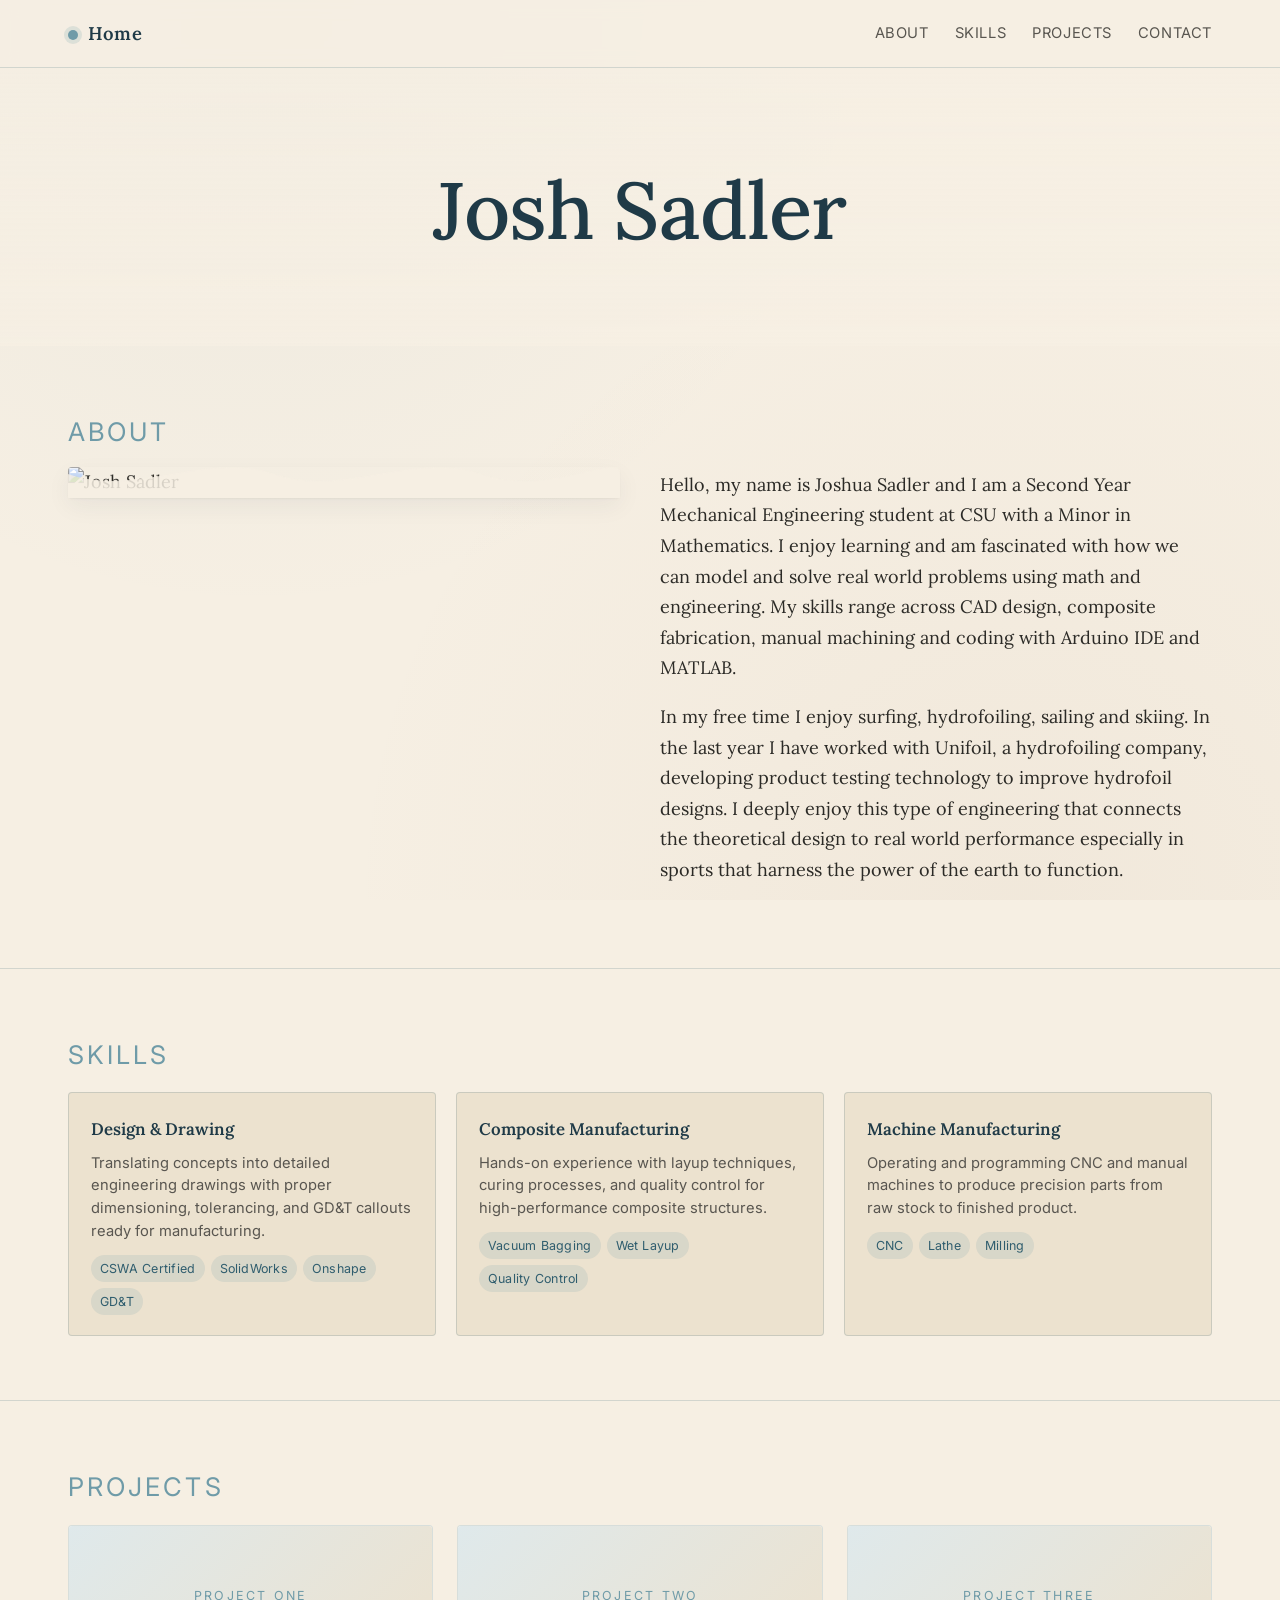
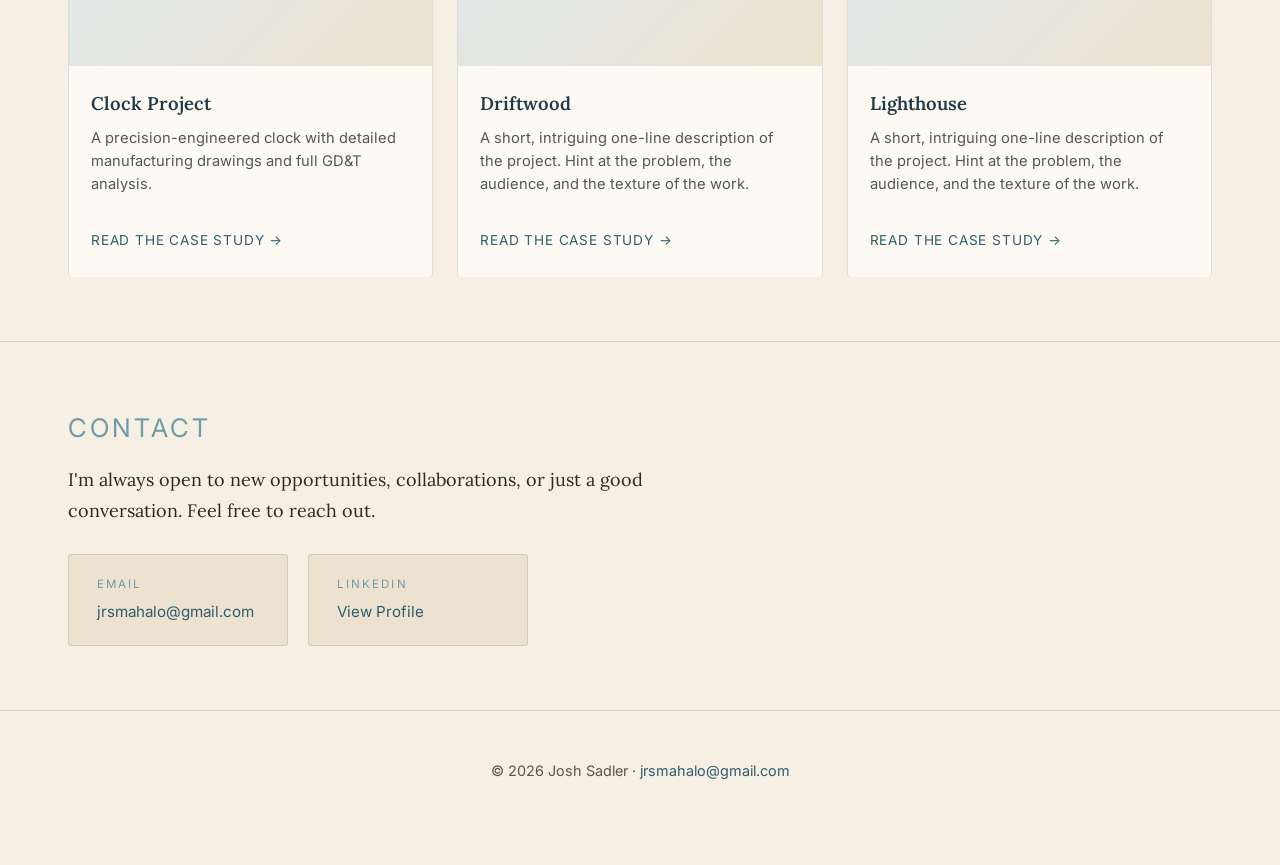
==== index.html @ cdacb941 "added html and css files for website" ====
<!DOCTYPE html>
<html lang="en">
<head>
  <meta charset="UTF-8" />
  <meta name="viewport" content="width=device-width, initial-scale=1.0" />
  <title>Josh Sadler — Portfolio</title>
  <meta name="description" content="Personal portfolio of Josh Sadler — a quiet space for work, words, and the things I care about." />
  <link rel="preconnect" href="https://fonts.googleapis.com">
  <link rel="preconnect" href="https://fonts.gstatic.com" crossorigin>
  <link href="https://fonts.googleapis.com/css2?family=Lora:ital,wght@0,400;0,500;0,600;1,400&family=Inter:wght@400;500;600&display=swap" rel="stylesheet">
  <link rel="stylesheet" href="styles.css" />
</head>
<body>

  <!-- Navigation -->
  <nav class="nav" aria-label="Primary">
    <div class="nav-inner">
      <a href="#top" class="brand"><span class="mark"></span>Home</a>
      <ul>
        <li><a href="#about">About</a></li>
        <li><a href="#skills">Skills</a></li>
        <li class="nav-dropdown">
          <a href="#projects">Projects</a>
          <ul class="dropdown-menu">
            <li><a href="project1.html">Clock Project</a></li>
            <li><a href="project2.html">Driftwood</a></li>
            <li><a href="project3.html">Lighthouse</a></li>
          </ul>
        </li>
        <li><a href="#contact">Contact</a></li>
      </ul>
    </div>
  </nav>

  <!-- Hero -->
  <header id="top" class="hero">
    <div class="hero-bg" aria-hidden="true"></div>
    <div class="container">
      <h1>Josh Sadler</h1>
    </div>
  </header>

  <!-- About -->
  <section id="about" class="about">
    <div class="container">
      <div class="section-label reveal">About</div>
      <div class="about-row">
        <div class="about-photo-wrap reveal-left" data-parallax="0.05">
          <img src="IMG_0021.JPG" alt="Josh Sadler" class="about-photo" />
          <svg class="wave" viewBox="0 0 1200 48" preserveAspectRatio="none" aria-hidden="true">
            <path d="M0,24 C150,48 300,0 450,24 C600,48 750,0 900,24 C1050,48 1200,0 1200,24 L1200,48 L0,48 Z" fill="currentColor" />
          </svg>
        </div>
        <div class="about-text reveal-right">
          <p>
            Hello, my name is Joshua Sadler and I am a Second Year Mechanical Engineering student at CSU with a Minor in Mathematics. I enjoy learning and am fascinated with how we can model and solve real world problems using math and engineering. My skills range across CAD design, composite fabrication, manual machining and coding with Arduino IDE and MATLAB.
          </p>
          <p>
            In my free time I enjoy surfing, hydrofoiling, sailing and skiing. In the last year I have worked with Unifoil, a hydrofoiling company, developing product testing technology to improve hydrofoil designs. I deeply enjoy this type of engineering that connects the theoretical design to real world performance especially in sports that harness the power of the earth to function.
          </p>
        </div>
      </div>
    </div>
  </section>

  <!-- Skills -->
  <section id="skills">
    <div class="container">
      <div class="section-label reveal">Skills</div>
      <div class="skills-grid">
        <article class="skill-card reveal reveal-delay-1">
          <h3>Design & Drawing</h3>
          <p>Translating concepts into detailed engineering drawings with proper dimensioning, tolerancing, and GD&T callouts ready for manufacturing.</p>
          <ul class="skill-tags">
            <li>CSWA Certified</li><li>SolidWorks</li><li>Onshape</li><li>GD&T</li>
          </ul>
        </article>
        <article class="skill-card reveal reveal-delay-2">
          <h3>Composite Manufacturing</h3>
          <p>Hands-on experience with layup techniques, curing processes, and quality control for high-performance composite structures.</p>
          <ul class="skill-tags">
            <li>Vacuum Bagging</li><li>Wet Layup</li><li>Quality Control</li>
          </ul>
        </article>
        <article class="skill-card reveal reveal-delay-3">
          <h3>Machine Manufacturing</h3>
          <p>Operating and programming CNC and manual machines to produce precision parts from raw stock to finished product.</p>
          <ul class="skill-tags">
            <li>CNC</li><li>Lathe</li><li>Milling</li>
          </ul>
        </article>
      </div>
    </div>
  </section>

  <!-- Projects -->
  <section id="projects">
    <div class="container">
      <div class="section-label reveal">Projects</div>
      <div class="projects-grid">

        <a href="project1.html" class="project-card reveal reveal-delay-1" style="border-bottom:none;">
          <div class="thumb">Project One</div>
          <div class="body">
            <h3>Clock Project</h3>
            <p>A precision-engineered clock with detailed manufacturing drawings and full GD&T analysis.</p>
            <span class="more">Read the case study</span>
          </div>
        </a>

        <a href="project2.html" class="project-card reveal reveal-delay-2" style="border-bottom:none;">
          <div class="thumb">Project Two</div>
          <div class="body">
            <h3>Driftwood</h3>
            <p>A short, intriguing one-line description of the project. Hint at the problem, the audience, and the texture of the work.</p>
            <span class="more">Read the case study</span>
          </div>
        </a>

        <a href="project3.html" class="project-card reveal reveal-delay-3" style="border-bottom:none;">
          <div class="thumb">Project Three</div>
          <div class="body">
            <h3>Lighthouse</h3>
            <p>A short, intriguing one-line description of the project. Hint at the problem, the audience, and the texture of the work.</p>
            <span class="more">Read the case study</span>
          </div>
        </a>

      </div>
    </div>
  </section>

  <!-- Contact -->
  <section id="contact">
    <div class="container">
      <div class="section-label reveal">Contact</div>
      <p class="reveal">
        I'm always open to new opportunities, collaborations, or just a good conversation. Feel free to reach out.
      </p>
      <div class="contact-links reveal">
        <a href="mailto:jrsmahalo@gmail.com" class="contact-item">
          <span class="contact-label">Email</span>
          <span class="contact-value">jrsmahalo@gmail.com</span>
        </a>
        <a href="https://www.linkedin.com/in/joshua-sadler-0aab44305/" class="contact-item">
          <span class="contact-label">LinkedIn</span>
          <span class="contact-value">View Profile</span>
        </a>
      </div>
    </div>
  </section>

  <!-- Footer -->
  <footer>
    <div class="container">
      <p>© <span id="year"></span> Josh Sadler &middot; <a href="mailto:jrsmahalo@gmail.com">jrsmahalo@gmail.com</a></p>
    </div>
  </footer>

  <script>
    document.getElementById('year').textContent = new Date().getFullYear();

    // --- Scroll reveal (IntersectionObserver) ---
    const revealEls = document.querySelectorAll('.reveal, .reveal-left, .reveal-right');
    const revealObserver = new IntersectionObserver((entries) => {
      entries.forEach(entry => {
        if (entry.isIntersecting) {
          entry.target.classList.add('visible');
          revealObserver.unobserve(entry.target);
        }
      });
    }, { threshold: 0.15 });
    revealEls.forEach(el => revealObserver.observe(el));

    // --- Parallax on scroll ---
    const heroBg = document.querySelector('.hero-bg');
    const nav = document.querySelector('.nav');
    const parallaxEls = document.querySelectorAll('[data-parallax]');

    function onScroll() {
      const scrollY = window.scrollY;

      // Hero background parallax — moves slower than scroll
      if (heroBg) {
        heroBg.style.transform = `translateY(${scrollY * 0.4}px)`;
      }

      // Nav shadow on scroll
      if (nav) {
        nav.classList.toggle('scrolled', scrollY > 60);
      }

      // Subtle parallax on marked elements
      parallaxEls.forEach(el => {
        const rate = parseFloat(el.dataset.parallax) || 0.05;
        const rect = el.getBoundingClientRect();
        const offset = (rect.top - window.innerHeight / 2) * rate;
        el.style.transform = `translateY(${offset}px)`;
      });
    }

    // Use requestAnimationFrame for smooth performance
    let ticking = false;
    window.addEventListener('scroll', () => {
      if (!ticking) {
        requestAnimationFrame(() => {
          onScroll();
          ticking = false;
        });
        ticking = true;
      }
    }, { passive: true });

    // Run once on load
    onScroll();
  </script>
</body>
</html>
---- styles.css ----
/* =========================================================
   Personal Portfolio — "Book on the Beach" Ocean Theme
   A calm, readable palette inspired by paper, sand, and tide.
   ========================================================= */

:root {
  /* Core palette */
  --sand:        #f6efe3;   /* page background — warm parchment */
  --sand-deep:   #ece2cf;   /* sections, cards */
  --foam:        #dfe9eb;   /* light tide accent */
  --tide:        #6f9ba8;   /* muted ocean blue */
  --deep-sea:    #2f5d6e;   /* primary accent */
  --abyss:       #1f3a47;   /* headings, deep contrast */
  --driftwood:   #a07a55;   /* warm wood accent */
  --ink:         #2b2a26;   /* body text — softer than black */
  --ink-soft:    #595650;   /* secondary text */
  --rule:        rgba(47, 93, 110, 0.18);

  /* Type */
  --serif:  "Lora", "Source Serif Pro", Georgia, "Times New Roman", serif;
  --sans:   "Inter", -apple-system, BlinkMacSystemFont, "Segoe UI", Roboto, sans-serif;

  /* Layout */
  --maxw: 1200px;
  --radius: 4px;
  --shadow: 0 1px 2px rgba(31, 58, 71, 0.06), 0 8px 24px rgba(31, 58, 71, 0.06);
}

/* ---------- Reset-ish ---------- */
*,
*::before,
*::after { box-sizing: border-box; }

html { scroll-behavior: smooth; }

body {
  margin: 0;
  font-family: var(--serif);
  font-size: 18px;
  line-height: 1.7;
  color: var(--ink);
  background: var(--sand);
  /* subtle paper texture via layered gradients */
  background-image:
    radial-gradient(circle at 20% 0%, rgba(111, 155, 168, 0.07), transparent 45%),
    radial-gradient(circle at 80% 100%, rgba(160, 122, 85, 0.06), transparent 50%);
  background-attachment: fixed;
  -webkit-font-smoothing: antialiased;
}

img { max-width: 100%; display: block; }
a { color: var(--deep-sea); text-decoration: none; border-bottom: 1px solid var(--rule); transition: color .2s, border-color .2s; }
a:hover { color: var(--abyss); border-bottom-color: var(--deep-sea); }

/* ---------- Layout ---------- */
.container {
  max-width: var(--maxw);
  margin: 0 auto;
  padding: 0 28px;
}

/* ---------- Navigation ---------- */
.nav {
  position: sticky;
  top: 0;
  z-index: 10;
  backdrop-filter: blur(8px);
  background: rgba(246, 239, 227, 0.85);
  border-bottom: 1px solid var(--rule);
}
.nav-inner {
  display: flex;
  align-items: center;
  justify-content: space-between;
  padding: 18px 28px;
  max-width: var(--maxw);
  margin: 0 auto;
}
.brand {
  font-family: var(--serif);
  font-weight: 600;
  font-size: 1.15rem;
  letter-spacing: 0.01em;
  color: var(--abyss);
  border: none;
}
.brand .mark {
  display: inline-block;
  width: 10px;
  height: 10px;
  margin-right: 10px;
  border-radius: 50%;
  background: var(--tide);
  box-shadow: 0 0 0 4px rgba(111, 155, 168, 0.18);
  vertical-align: middle;
}
.nav ul {
  list-style: none;
  display: flex;
  gap: 26px;
  margin: 0;
  padding: 0;
  font-family: var(--sans);
  font-size: 0.92rem;
}
.nav ul a {
  color: var(--ink-soft);
  border: none;
  letter-spacing: 0.04em;
  text-transform: uppercase;
}
.nav ul a:hover { color: var(--deep-sea); }

/* Nav dropdown */
.nav-dropdown {
  position: relative;
}
.dropdown-menu {
  display: none !important;
  position: absolute;
  top: 100%;
  left: 50%;
  transform: translateX(-50%);
  background: rgba(246, 239, 227, 0.97);
  backdrop-filter: blur(8px);
  border: 1px solid var(--rule);
  border-radius: var(--radius);
  padding: 8px 0;
  margin-top: 12px;
  min-width: 180px;
  box-shadow: 0 4px 16px rgba(31, 58, 71, 0.1);
  flex-direction: column;
  gap: 0;
  z-index: 20;
  list-style: none;
}
.dropdown-menu li {
  width: 100%;
}
.dropdown-menu a {
  display: block;
  padding: 8px 20px;
  font-size: 0.85rem;
  color: var(--ink-soft);
  text-transform: none;
  letter-spacing: 0.01em;
  white-space: nowrap;
}
.dropdown-menu a:hover {
  background: rgba(111, 155, 168, 0.1);
  color: var(--deep-sea);
}
.nav-dropdown:hover > .dropdown-menu {
  display: flex !important;
}

/* ---------- Hero ---------- */
.hero {
  position: relative;
  padding: 96px 0 72px;
  text-align: center;
  overflow: hidden;
}
.hero-bg {
  position: absolute;
  inset: -30% 0 0 0;
  z-index: 0;
  background-image: url('DSC05762.JPG');
  background-size: cover;
  background-position: center 70%;
  background-repeat: no-repeat;
  will-change: transform;
}
.hero-bg::after {
  content: '';
  position: absolute;
  inset: 0;
  background: linear-gradient(
    to bottom,
    rgba(246, 239, 227, 0.82) 0%,
    rgba(246, 239, 227, 0.7) 40%,
    rgba(246, 239, 227, 0.85) 100%
  );
}
.hero .container {
  position: relative;
  z-index: 1;
}
.hero .eyebrow {
  font-family: var(--sans);
  font-size: 0.82rem;
  letter-spacing: 0.22em;
  text-transform: uppercase;
  color: var(--tide);
  margin-bottom: 18px;
}
.hero h1 {
  font-family: var(--serif);
  font-weight: 500;
  font-size: clamp(3rem, 7vw, 5rem);
  line-height: 1.15;
  color: var(--abyss);
  margin: 0 0 18px;
  letter-spacing: -0.01em;
}
.hero h1 em {
  font-style: italic;
  color: var(--deep-sea);
}

/* wave divider aligned to bottom of about photo */
.about-photo-wrap {
  position: relative;
  margin-bottom: 28px;
}
.about-photo-wrap .wave {
  position: absolute;
  bottom: 0;
  left: 0;
  width: 100%;
  height: 48px;
  color: var(--sand);
  opacity: 0.85;
  z-index: 1;
}

/* ---------- Sections ---------- */
section {
  padding: 64px 0;
  border-top: 1px solid var(--rule);
}
section:first-of-type { border-top: none; }

.section-label {
  font-family: var(--sans);
  font-size: 1.6rem;
  letter-spacing: 0.12em;
  text-transform: uppercase;
  color: var(--tide);
  margin-bottom: 16px;
}
h2 {
  font-family: var(--serif);
  font-weight: 500;
  font-size: clamp(1.6rem, 3.2vw, 2.1rem);
  color: var(--abyss);
  margin: 0 0 28px;
  letter-spacing: -0.005em;
}
h3 {
  font-family: var(--serif);
  font-weight: 600;
  color: var(--abyss);
  margin: 0 0 10px;
}
p { margin: 0 0 18px; }

/* ---------- About ---------- */
.about-heading {
  font-family: var(--serif);
  font-size: clamp(2rem, 4.5vw, 2.8rem);
  margin-bottom: 32px;
}
.about-row {
  display: grid;
  grid-template-columns: 1fr 1fr;
  gap: 40px;
  align-items: start;
}
.about-photo {
  width: 100%;
  border-radius: var(--radius);
  box-shadow: var(--shadow);
  display: block;
}
.about-text p { max-width: 65ch; }
@media (max-width: 768px) {
  .about-row {
    grid-template-columns: 1fr;
  }
}
.about p { max-width: 65ch; }
.about .signature {
  font-family: var(--serif);
  font-style: italic;
  color: var(--driftwood);
  margin-top: 24px;
}

/* ---------- Skills ---------- */
.skills-grid {
  display: grid;
  grid-template-columns: repeat(auto-fit, minmax(220px, 1fr));
  gap: 20px;
  margin-top: 8px;
}
.skill-card {
  background: var(--sand-deep);
  border: 1px solid var(--rule);
  border-radius: var(--radius);
  padding: 22px 22px 20px;
}
.skill-card h3 {
  font-size: 1.05rem;
  margin-bottom: 8px;
}
.skill-card p {
  font-family: var(--sans);
  font-size: 0.92rem;
  color: var(--ink-soft);
  line-height: 1.55;
  margin: 0;
}
.skill-tags {
  list-style: none;
  padding: 0;
  margin: 12px 0 0;
  display: flex;
  flex-wrap: wrap;
  gap: 6px;
  font-family: var(--sans);
  font-size: 0.78rem;
}
.skill-tags li {
  background: rgba(111, 155, 168, 0.16);
  color: var(--deep-sea);
  padding: 3px 9px;
  border-radius: 999px;
  letter-spacing: 0.02em;
}

/* ---------- Projects ---------- */
.projects-grid {
  display: grid;
  grid-template-columns: repeat(auto-fit, minmax(260px, 1fr));
  gap: 24px;
  margin-top: 8px;
}
.project-card {
  display: flex;
  flex-direction: column;
  background: #fdfaf3;
  border: 1px solid var(--rule);
  border-radius: var(--radius);
  overflow: hidden;
  transition: transform .25s ease, box-shadow .25s ease;
}
.project-card:hover {
  transform: translateY(-3px);
  box-shadow: var(--shadow);
}
.project-card .thumb {
  height: 140px;
  background:
    linear-gradient(135deg, var(--foam), var(--sand-deep));
  display: flex;
  align-items: center;
  justify-content: center;
  color: var(--tide);
  font-family: var(--sans);
  font-size: 0.78rem;
  letter-spacing: 0.18em;
  text-transform: uppercase;
}
.project-card .body {
  padding: 22px 22px 24px;
  display: flex;
  flex-direction: column;
  flex: 1;
}
.project-card h3 {
  font-size: 1.15rem;
  margin-bottom: 8px;
}
.project-card p {
  font-family: var(--sans);
  font-size: 0.92rem;
  color: var(--ink-soft);
  line-height: 1.55;
  flex: 1;
}
.project-card .more {
  font-family: var(--sans);
  font-size: 0.85rem;
  letter-spacing: 0.06em;
  text-transform: uppercase;
  color: var(--deep-sea);
  border: none;
  margin-top: 16px;
  align-self: flex-start;
}
.project-card .more::after {
  content: " →";
  transition: margin-left .2s;
}
.project-card:hover .more::after { margin-left: 4px; }

/* ---------- Contact ---------- */
#contact p {
  max-width: 55ch;
  margin-bottom: 28px;
}
.contact-links {
  display: flex;
  gap: 20px;
  flex-wrap: wrap;
}
.contact-item {
  display: flex;
  flex-direction: column;
  background: var(--sand-deep);
  border: 1px solid var(--rule);
  border-radius: var(--radius);
  padding: 20px 28px;
  min-width: 220px;
  transition: transform 0.2s ease, box-shadow 0.2s ease;
}
.contact-item:hover {
  transform: translateY(-2px);
  box-shadow: var(--shadow);
}
.contact-label {
  font-family: var(--sans);
  font-size: 0.72rem;
  letter-spacing: 0.18em;
  text-transform: uppercase;
  color: var(--tide);
  margin-bottom: 4px;
}
.contact-value {
  font-family: var(--sans);
  font-size: 0.95rem;
  color: var(--deep-sea);
}

/* ---------- Footer ---------- */
footer {
  padding: 48px 0 64px;
  border-top: 1px solid var(--rule);
  font-family: var(--sans);
  font-size: 0.9rem;
  color: var(--ink-soft);
  text-align: center;
}
footer a { border: none; }

/* ---------- Project detail pages ---------- */
.back-link {
  display: inline-block;
  font-family: var(--sans);
  font-size: 0.85rem;
  letter-spacing: 0.06em;
  text-transform: uppercase;
  color: var(--tide);
  border: none;
  margin: 36px 0 12px;
}
.back-link::before { content: "← "; }
.project-hero {
  padding: 24px 0 48px;
}
.project-hero .eyebrow {
  font-family: var(--sans);
  font-size: 0.78rem;
  letter-spacing: 0.22em;
  text-transform: uppercase;
  color: var(--tide);
  margin-bottom: 14px;
}
.project-hero h1 {
  font-family: var(--serif);
  font-weight: 500;
  font-size: clamp(2rem, 4.6vw, 2.9rem);
  color: var(--abyss);
  margin: 0 0 14px;
  line-height: 1.2;
}
.project-hero .summary {
  color: var(--ink-soft);
  max-width: 60ch;
  font-size: 1.1rem;
}
.meta {
  display: grid;
  grid-template-columns: repeat(auto-fit, minmax(180px, 1fr));
  gap: 16px 28px;
  padding: 22px 0;
  border-top: 1px solid var(--rule);
  border-bottom: 1px solid var(--rule);
  margin: 24px 0 36px;
  font-family: var(--sans);
  font-size: 0.92rem;
}
.meta dt {
  font-size: 0.72rem;
  letter-spacing: 0.18em;
  text-transform: uppercase;
  color: var(--tide);
  margin-bottom: 4px;
}
.meta dd {
  margin: 0;
  color: var(--ink);
}
.project-body h2 {
  margin-top: 36px;
  font-size: 1.35rem;
}
.project-body p,
.project-body li { max-width: 65ch; }
.project-body ul { padding-left: 1.1rem; }
.project-body li { margin-bottom: 6px; }

/* ---------- Scroll animations ---------- */

/* Elements start hidden and slide up */
.reveal {
  opacity: 0;
  transform: translateY(40px);
  transition: opacity 0.8s ease, transform 0.8s ease;
}
.reveal.visible {
  opacity: 1;
  transform: translateY(0);
}

/* Staggered delays for cards */
.reveal-delay-1 { transition-delay: 0.1s; }
.reveal-delay-2 { transition-delay: 0.2s; }
.reveal-delay-3 { transition-delay: 0.3s; }
.reveal-delay-4 { transition-delay: 0.4s; }

/* Fade in from left for about photo */
.reveal-left {
  opacity: 0;
  transform: translateX(-50px);
  transition: opacity 0.9s ease, transform 0.9s ease;
}
.reveal-left.visible {
  opacity: 1;
  transform: translateX(0);
}

/* Fade in from right for about text */
.reveal-right {
  opacity: 0;
  transform: translateX(50px);
  transition: opacity 0.9s ease, transform 0.9s ease;
}
.reveal-right.visible {
  opacity: 1;
  transform: translateX(0);
}

/* Hero title fade-in on load */
.hero h1 {
  animation: heroFade 1.2s ease both;
}
@keyframes heroFade {
  from {
    opacity: 0;
    transform: translateY(30px);
  }
  to {
    opacity: 1;
    transform: translateY(0);
  }
}

/* Parallax on about photo */
.about-photo-wrap {
  will-change: transform;
}

/* Nav shrink on scroll */
.nav {
  transition: background 0.3s ease, box-shadow 0.3s ease;
}
.nav.scrolled {
  background: rgba(246, 239, 227, 0.95);
  box-shadow: 0 2px 12px rgba(31, 58, 71, 0.08);
}

/* Disable animations for users who prefer reduced motion */
@media (prefers-reduced-motion: reduce) {
  .reveal, .reveal-left, .reveal-right {
    opacity: 1;
    transform: none;
    transition: none;
  }
  .hero h1 { animation: none; }
  .hero-bg { inset: 0; }
}

/* ---------- Project page header ---------- */
.project-header {
  padding: 48px 0 12px;
}
.project-header h1 {
  font-family: var(--serif);
  font-weight: 500;
  font-size: clamp(2.2rem, 5vw, 3.2rem);
  color: var(--abyss);
  margin: 0;
  line-height: 1.2;
}

/* ---------- Project intro row ---------- */
.project-intro-row {
  display: grid;
  grid-template-columns: 1fr 1fr;
  gap: 40px;
  align-items: start;
  margin: 32px 0 48px;
}
.project-intro-text p {
  max-width: 55ch;
  line-height: 1.75;
}
.project-intro-text p:first-child {
  font-size: 1.1rem;
}
.project-image-placeholder {
  width: 100%;
  background: #111;
  border-radius: var(--radius);
  display: flex;
  align-items: center;
  justify-content: center;
  color: rgba(255, 255, 255, 0.25);
  font-family: var(--sans);
  font-size: 0.85rem;
  letter-spacing: 0.18em;
  text-transform: uppercase;
}
.project-image-placeholder.landscape {
  aspect-ratio: 16 / 10;
}
@media (max-width: 768px) {
  .project-intro-row {
    grid-template-columns: 1fr;
  }
}

/* ---------- Drawings stacked ---------- */
.drawings-stack {
  margin: 24px 0 48px;
  display: flex;
  flex-direction: column;
  gap: 40px;
}
.drawing-slot {
  display: flex;
  flex-direction: column;
}
.drawing-title {
  font-family: var(--serif);
  font-size: 1.2rem;
  color: var(--deep-sea);
  margin-bottom: 12px;
}
.drawing-placeholder-full {
  width: 100%;
  aspect-ratio: 11 / 8.5;
  background: var(--sand-deep);
  border: 1px dashed var(--rule);
  border-radius: var(--radius);
  display: flex;
  align-items: center;
  justify-content: center;
  color: var(--ink-soft);
  font-family: var(--sans);
  font-size: 0.85rem;
  letter-spacing: 0.1em;
  text-transform: uppercase;
}

/* ---------- GD&T sections ---------- */
.gdt-part-heading {
  font-family: var(--serif);
  font-size: 1.4rem;
  color: var(--abyss);
  margin-top: 40px;
  margin-bottom: 16px;
  padding-bottom: 8px;
  border-bottom: 2px solid var(--tide);
  display: inline-block;
}
.gdt-section {
  background: var(--sand-deep);
  border: 1px solid var(--rule);
  border-radius: var(--radius);
  padding: 28px 28px 24px;
  margin-bottom: 20px;
}
.gdt-section h3 {
  font-size: 1.1rem;
  margin-bottom: 12px;
  color: var(--deep-sea);
}
.gdt-section p {
  font-family: var(--sans);
  font-size: 0.95rem;
  color: var(--ink-soft);
  line-height: 1.65;
  margin: 0;
}

/* ---------- Responsive niceties ---------- */
@media (max-width: 600px) {
  body { font-size: 17px; }
  .nav-inner { padding: 14px 20px; }
  .nav ul { gap: 16px; font-size: 0.82rem; }
  .container { padding: 0 20px; }
  .hero { padding: 64px 0 48px; }
  section { padding: 48px 0; }
}
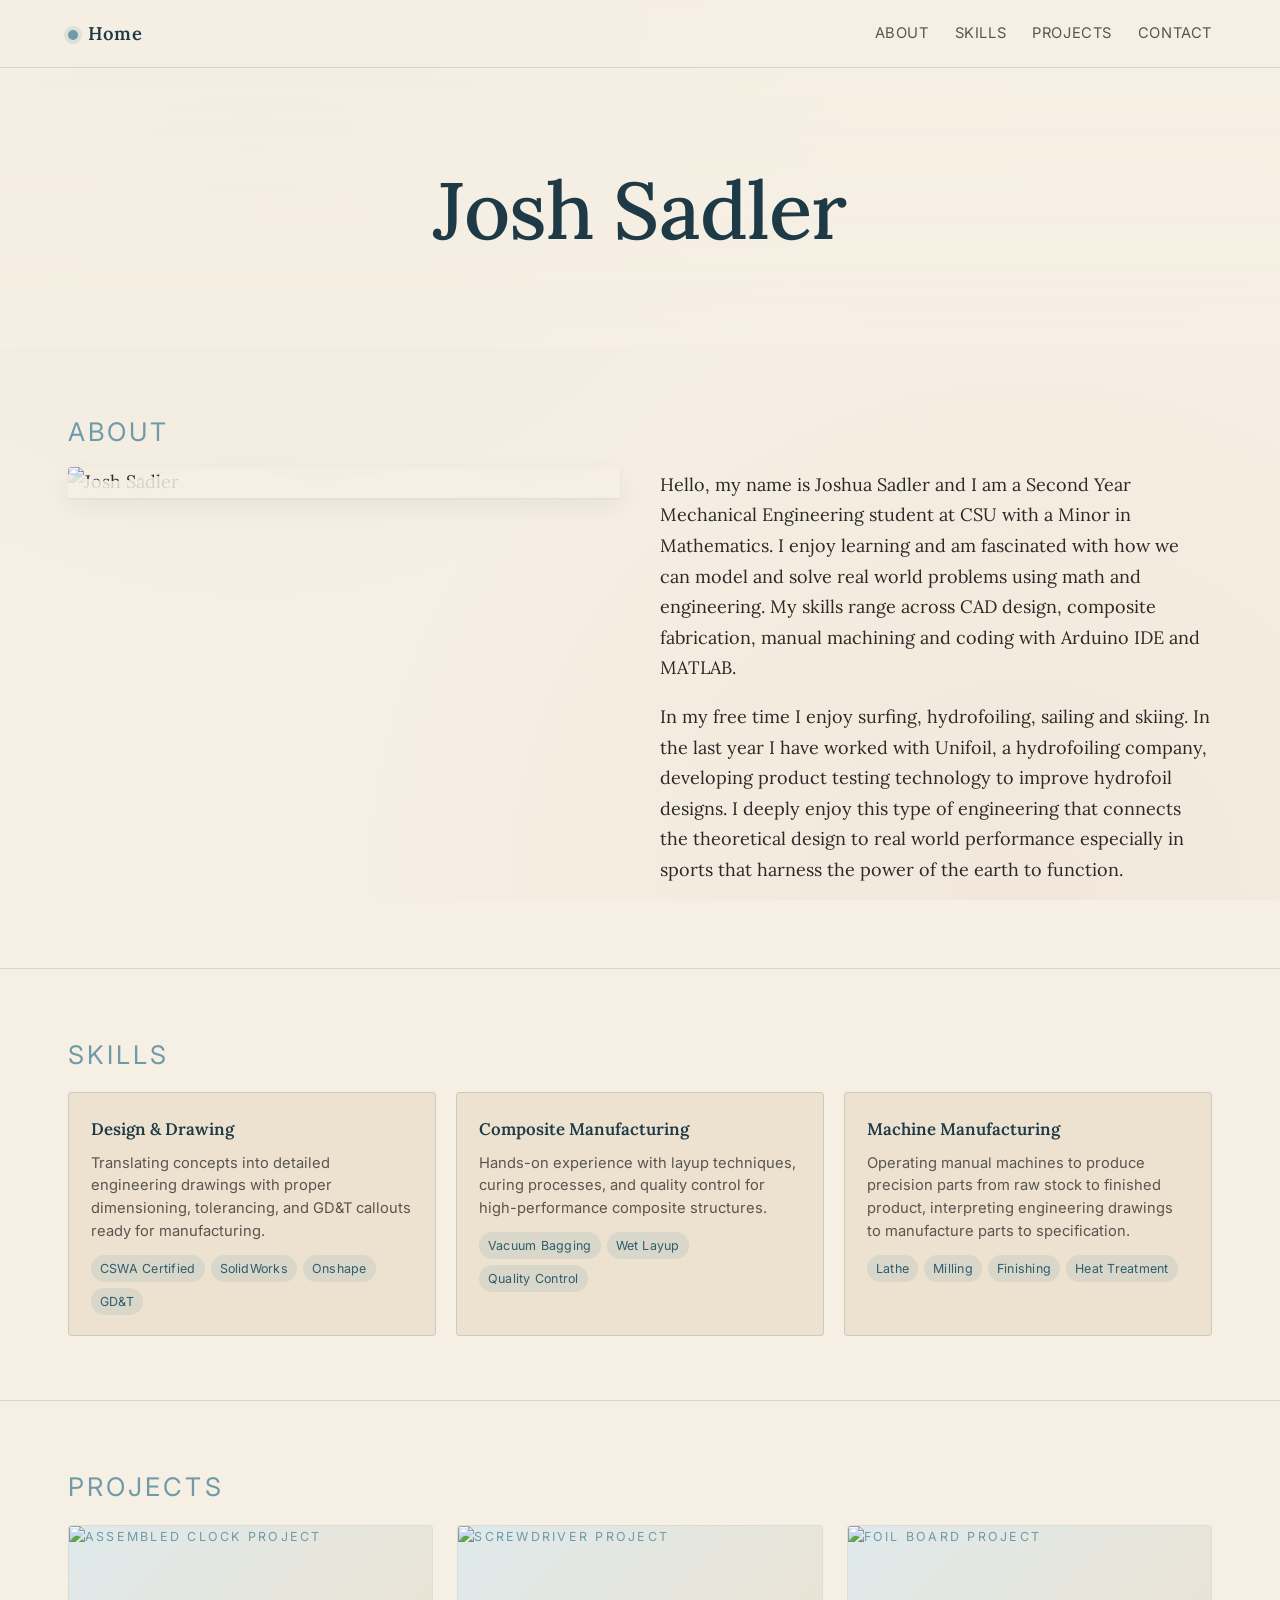
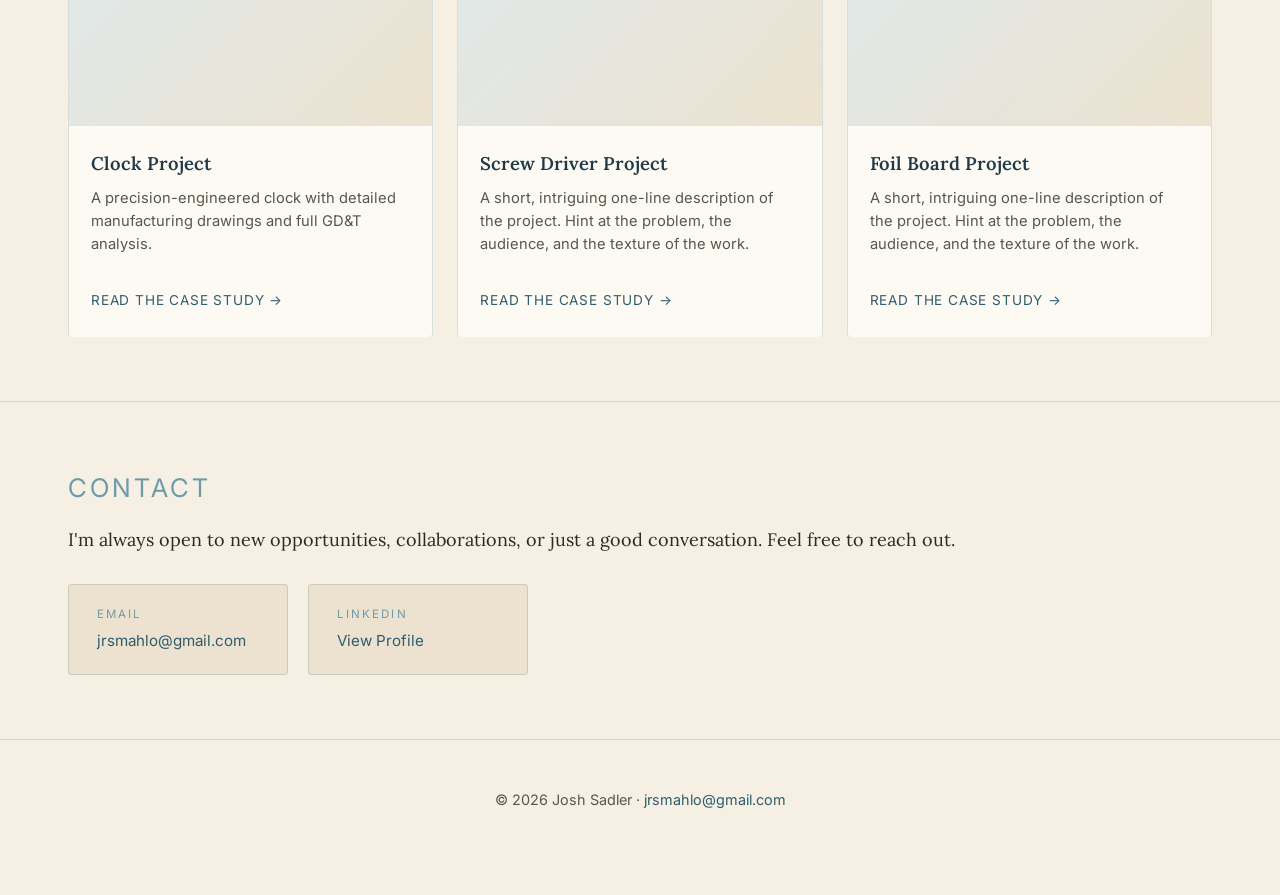
==== commit eea8b848: "html and css files" ====
--- a/index.html
+++ b/index.html
@@ -23,8 +23,8 @@
           <a href="#projects">Projects</a>
           <ul class="dropdown-menu">
             <li><a href="project1.html">Clock Project</a></li>
-            <li><a href="project2.html">Driftwood</a></li>
-            <li><a href="project3.html">Lighthouse</a></li>
+            <li><a href="project2.html">Screw Driver Project</a></li>
+            <li><a href="project3.html">Foil Board Project</a></li>
           </ul>
         </li>
         <li><a href="#contact">Contact</a></li>
@@ -84,9 +84,9 @@
         </article>
         <article class="skill-card reveal reveal-delay-3">
           <h3>Machine Manufacturing</h3>
-          <p>Operating and programming CNC and manual machines to produce precision parts from raw stock to finished product.</p>
+          <p>Operating manual machines to produce precision parts from raw stock to finished product, interpreting engineering drawings to manufacture parts to specification.</p>
           <ul class="skill-tags">
-            <li>CNC</li><li>Lathe</li><li>Milling</li>
+            <li>Lathe</li><li>Milling</li><li>Finishing</li><li>Heat Treatment</li>
           </ul>
         </article>
       </div>
@@ -100,7 +100,7 @@
       <div class="projects-grid">
 
         <a href="project1.html" class="project-card reveal reveal-delay-1" style="border-bottom:none;">
-          <div class="thumb">Project One</div>
+          <div class="thumb"><img src="assembled clock.JPG" alt="Assembled clock project" style="width:100%;height:100%;object-fit:cover;border-radius:inherit;" /></div>
           <div class="body">
             <h3>Clock Project</h3>
             <p>A precision-engineered clock with detailed manufacturing drawings and full GD&T analysis.</p>
@@ -109,18 +109,18 @@
         </a>
 
         <a href="project2.html" class="project-card reveal reveal-delay-2" style="border-bottom:none;">
-          <div class="thumb">Project Two</div>
+          <div class="thumb"><img src="screwdrivers.JPG" alt="Screwdriver project" /></div>
           <div class="body">
-            <h3>Driftwood</h3>
+            <h3>Screw Driver Project</h3>
             <p>A short, intriguing one-line description of the project. Hint at the problem, the audience, and the texture of the work.</p>
             <span class="more">Read the case study</span>
           </div>
         </a>
 
         <a href="project3.html" class="project-card reveal reveal-delay-3" style="border-bottom:none;">
-          <div class="thumb">Project Three</div>
+          <div class="thumb"><img src="final board.JPG" alt="Foil board project" /></div>
           <div class="body">
-            <h3>Lighthouse</h3>
+            <h3>Foil Board Project</h3>
             <p>A short, intriguing one-line description of the project. Hint at the problem, the audience, and the texture of the work.</p>
             <span class="more">Read the case study</span>
           </div>
@@ -138,9 +138,9 @@
         I'm always open to new opportunities, collaborations, or just a good conversation. Feel free to reach out.
       </p>
       <div class="contact-links reveal">
-        <a href="mailto:jrsmahalo@gmail.com" class="contact-item">
+        <a href="mailto:jrsmahlo@gmail.com" class="contact-item">
           <span class="contact-label">Email</span>
-          <span class="contact-value">jrsmahalo@gmail.com</span>
+          <span class="contact-value">jrsmahlo@gmail.com</span>
         </a>
         <a href="https://www.linkedin.com/in/joshua-sadler-0aab44305/" class="contact-item">
           <span class="contact-label">LinkedIn</span>
@@ -153,7 +153,7 @@
   <!-- Footer -->
   <footer>
     <div class="container">
-      <p>© <span id="year"></span> Josh Sadler &middot; <a href="mailto:jrsmahalo@gmail.com">jrsmahalo@gmail.com</a></p>
+      <p>© <span id="year"></span> Josh Sadler &middot; <a href="mailto:jrsmahlo@gmail.com">jrsmahlo@gmail.com</a></p>
     </div>
   </footer>
 
--- a/styles.css
+++ b/styles.css
@@ -350,7 +350,7 @@
   box-shadow: var(--shadow);
 }
 .project-card .thumb {
-  height: 140px;
+  height: 200px;
   background:
     linear-gradient(135deg, var(--foam), var(--sand-deep));
   display: flex;
@@ -361,6 +361,13 @@
   font-size: 0.78rem;
   letter-spacing: 0.18em;
   text-transform: uppercase;
+  overflow: hidden;
+}
+.project-card .thumb img {
+  width: 100%;
+  height: 100%;
+  object-fit: contain;
+  border-radius: inherit;
 }
 .project-card .body {
   padding: 22px 22px 24px;
@@ -397,7 +404,7 @@
 
 /* ---------- Contact ---------- */
 #contact p {
-  max-width: 55ch;
+  max-width: none;
   margin-bottom: 28px;
 }
 .contact-links {
@@ -507,7 +514,7 @@
   font-size: 1.35rem;
 }
 .project-body p,
-.project-body li { max-width: 65ch; }
+.project-body li { max-width: none; }
 .project-body ul { padding-left: 1.1rem; }
 .project-body li { margin-bottom: 6px; }
 
@@ -611,7 +618,7 @@
   grid-template-columns: 1fr 1fr;
   gap: 40px;
   align-items: start;
-  margin: 32px 0 48px;
+  margin: 32px 0 24px;
 }
 .project-intro-text p {
   max-width: 55ch;
@@ -635,6 +642,19 @@
 }
 .project-image-placeholder.landscape {
   aspect-ratio: 16 / 10;
+}
+.project-hero-img {
+  width: 100%;
+  height: auto;
+  border-radius: var(--radius);
+  object-fit: cover;
+}
+.portrait-image .project-hero-img {
+  object-fit: contain;
+  max-height: 500px;
+  width: auto;
+  margin: 0 auto;
+  display: block;
 }
 @media (max-width: 768px) {
   .project-intro-row {
@@ -642,6 +662,97 @@
   }
 }
 
+/* ---------- Lessons learned row ---------- */
+.lessons-row {
+  display: grid;
+  grid-template-columns: 1fr 1fr;
+  gap: 40px;
+  align-items: center;
+  margin-bottom: 24px;
+}
+.lessons-image img {
+  width: 100%;
+  height: auto;
+  border-radius: var(--radius);
+  object-fit: cover;
+}
+@media (max-width: 768px) {
+  .lessons-row {
+    grid-template-columns: 1fr;
+  }
+}
+
+/* ---------- Section with inline media ---------- */
+.section-inner-media {
+  display: grid;
+  grid-template-columns: 1fr auto;
+  gap: 24px;
+  align-items: center;
+}
+.inline-media {
+  max-width: 280px;
+  width: 100%;
+  height: auto;
+  border-radius: var(--radius);
+  object-fit: contain;
+}
+video.inline-media,
+iframe.inline-media {
+  max-width: 220px;
+  aspect-ratio: 9 / 16;
+}
+@media (max-width: 768px) {
+  .section-inner-media {
+    grid-template-columns: 1fr;
+  }
+  .inline-media {
+    max-width: 100%;
+  }
+}
+
+/* ---------- Lessons slideshow ---------- */
+.lessons-slideshow {
+  position: relative;
+  width: 100%;
+  border-radius: var(--radius);
+  overflow: hidden;
+  aspect-ratio: 4 / 3;
+}
+.slideshow-img {
+  position: absolute;
+  top: 0;
+  left: 0;
+  width: 100%;
+  height: 100%;
+  object-fit: cover;
+  border-radius: var(--radius);
+  opacity: 0;
+  transition: opacity 1s ease;
+}
+.slideshow-img.active {
+  opacity: 1;
+}
+.slide-arrow {
+  position: absolute;
+  top: 50%;
+  transform: translateY(-50%);
+  background: rgba(0, 0, 0, 0.35);
+  color: #fff;
+  border: none;
+  font-size: 1.8rem;
+  line-height: 1;
+  padding: 8px 14px;
+  cursor: pointer;
+  border-radius: 4px;
+  transition: background 0.2s;
+  z-index: 2;
+}
+.slide-arrow:hover {
+  background: rgba(0, 0, 0, 0.6);
+}
+.slide-prev { left: 10px; }
+.slide-next { right: 10px; }
+
 /* ---------- Drawings stacked ---------- */
 .drawings-stack {
   margin: 24px 0 48px;
@@ -673,6 +784,13 @@
   font-size: 0.85rem;
   letter-spacing: 0.1em;
   text-transform: uppercase;
+}
+.drawing-img {
+  width: 100%;
+  height: auto;
+  border: 1px solid var(--rule);
+  border-radius: var(--radius);
+  background: #fff;
 }
 
 /* ---------- GD&T sections ---------- */
@@ -700,10 +818,64 @@
 }
 .gdt-section p {
   font-family: var(--sans);
-  font-size: 0.95rem;
+  font-size: 1rem;
   color: var(--ink-soft);
   line-height: 1.65;
-  margin: 0;
+  max-width: none;
+  margin: 0 0 10px;
+}
+.gdt-section p:last-child {
+  margin-bottom: 0;
+}
+
+/* ---------- Cost table ---------- */
+.cost-table-wrapper {
+  overflow-x: auto;
+  margin: 20px 0 32px;
+}
+.cost-table {
+  width: 100%;
+  border-collapse: collapse;
+  font-family: var(--sans);
+  font-size: 0.95rem;
+}
+.cost-table th,
+.cost-table td {
+  padding: 12px 16px;
+  text-align: left;
+  border-bottom: 1px solid var(--rule);
+}
+.cost-table th {
+  background: var(--abyss);
+  color: var(--sand);
+  font-weight: 600;
+  font-size: 0.85rem;
+  letter-spacing: 0.04em;
+  text-transform: uppercase;
+}
+.cost-table td:nth-child(4),
+.cost-table td:nth-child(5),
+.cost-table th:nth-child(4),
+.cost-table th:nth-child(5) {
+  text-align: right;
+}
+.cost-table tbody tr:hover {
+  background: var(--sand-deep);
+}
+.cost-table .subtotal-row {
+  background: var(--sand-deep);
+  font-weight: 600;
+}
+.cost-table .subtotal-row td {
+  border-bottom: 2px solid var(--tide);
+}
+.cost-table .grand-total-row {
+  background: var(--deep-sea);
+  color: var(--sand);
+  font-weight: 700;
+}
+.cost-table .grand-total-row td {
+  border-bottom: none;
 }
 
 /* ---------- Responsive niceties ---------- */
